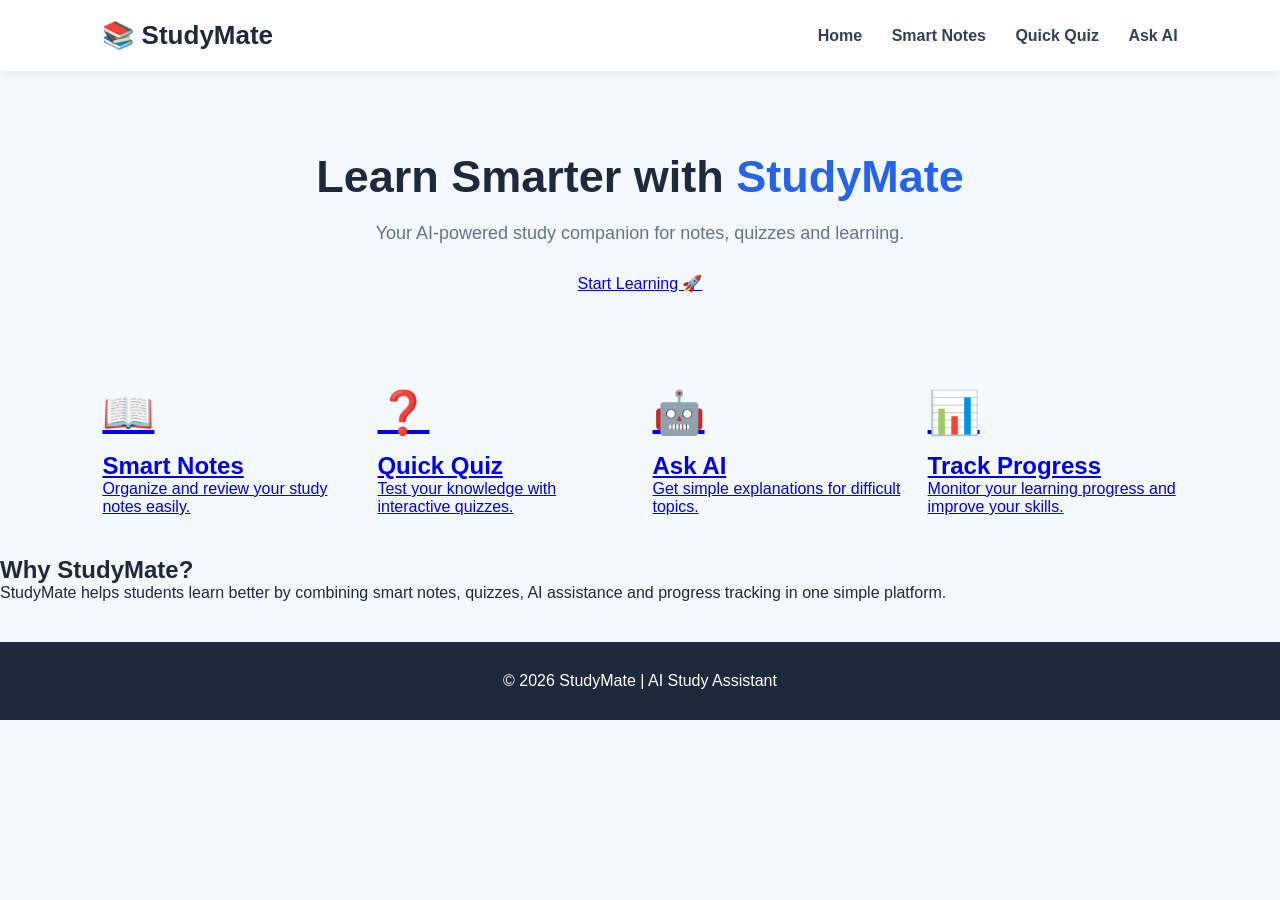
==== index.html @ 83529fbb "Add files via upload" ====
<!DOCTYPE html>
<html lang="en">
<head>
    <meta charset="UTF-8">
    <meta name="viewport" content="width=device-width, initial-scale=1.0">

    <title>StudyMate - AI Study Assistant</title>

    <link rel="stylesheet" href="style.css">
</head>

<body>

    <!-- HEADER -->
    <header>

        <div class="logo">
            📚 StudyMate
        </div>

        <nav>
            <a href="index.html">Home</a>
            <a href="notes.html">Smart Notes</a>
            <a href="quiz.html">Quick Quiz</a>
            <a href="ask-ai.html">Ask AI</a>
        </nav>

    </header>


    <!-- HERO SECTION -->
    <section class="hero">

        <h1>
            Learn Smarter with
            <span>StudyMate</span>
        </h1>

        <p>
            Your AI-powered study companion for notes,
            quizzes and learning.
        </p>

        <a href="quiz.html" class="start-btn">
            Start Learning 🚀
        </a>

    </section>


    <!-- FEATURES -->
    <section class="features">

        <!-- SMART NOTES -->
        <a href="notes.html" class="feature-card">

            <div class="icon">
                📖
            </div>

            <h2>
                Smart Notes
            </h2>

            <p>
                Organize and review your study
                notes easily.
            </p>

        </a>


        <!-- QUICK QUIZ -->
        <a href="quiz.html" class="feature-card">

            <div class="icon">
                ❓
            </div>

            <h2>
                Quick Quiz
            </h2>

            <p>
                Test your knowledge with
                interactive quizzes.
            </p>

        </a>


        <!-- ASK AI -->
        <a href="ask-ai.html" class="feature-card">

            <div class="icon">
                🤖
            </div>

            <h2>
                Ask AI
            </h2>

            <p>
                Get simple explanations
                for difficult topics.
            </p>

        </a>


        <!-- TRACK PROGRESS -->
<a href="progress.html" class="feature-card">

    <div class="icon">📊</div>

    <h2>Track Progress</h2>

    <p>
        Monitor your learning progress
        and improve your skills.
    </p>

</a>

    </section>


    <!-- ABOUT SECTION -->
    <section class="about">

        <h2>
            Why StudyMate?
        </h2>

        <p>
            StudyMate helps students learn better
            by combining smart notes, quizzes,
            AI assistance and progress tracking
            in one simple platform.
        </p>

    </section>


    <!-- FOOTER -->
    <footer>

        <p>
            © 2026 StudyMate | AI Study Assistant
        </p>

    </footer>


</body>
</html>
---- style.css ----
* {
    margin: 0;
    padding: 0;
    box-sizing: border-box;
}

body {
    font-family: Arial, sans-serif;
    background: #f4f8ff;
    color: #1e293b;
}

/* Header */

header {
    display: flex;
    justify-content: space-between;
    align-items: center;
    padding: 20px 8%;
    background: white;
    box-shadow: 0 2px 10px rgba(0,0,0,0.08);
}

.logo {
    font-size: 26px;
    font-weight: bold;
}

nav a {
    text-decoration: none;
    color: #334155;
    margin-left: 25px;
    font-weight: bold;
}

nav a:hover {
    color: #2563eb;
}

/* Hero */

.hero {
    text-align: center;
    padding: 80px 20px 55px;
}

.hero h1 {
    font-size: 45px;
    margin-bottom: 20px;
}

.hero h1 span {
    color: #2563eb;
}

.hero p {
    font-size: 18px;
    color: #64748b;
    margin-bottom: 30px;
}

.hero button {
    padding: 14px 28px;
    border: none;
    border-radius: 8px;
    background: #2563eb;
    color: white;
    font-size: 16px;
    cursor: pointer;
}

.hero button:hover {
    background: #1d4ed8;
}

/* Cards */

.features {
    display: grid;
    grid-template-columns: repeat(4, 1fr);
    gap: 25px;
    padding: 40px 8%;
}

.card {
    background: white;
    padding: 30px 20px;
    text-align: center;
    border-radius: 15px;
    box-shadow: 0 5px 20px rgba(0,0,0,0.08);
    text-decoration: none;
    color: #1e293b;
    cursor: pointer;
    transition: 0.3s;
}

.card:hover {
    transform: translateY(-8px);
    box-shadow: 0 10px 25px rgba(0,0,0,0.15);
}

.icon {
    font-size: 42px;
    margin-bottom: 15px;
}

.card h2 {
    margin-bottom: 10px;
}

.card p {
    color: #64748b;
    line-height: 1.5;
}

/* Footer */

footer {
    text-align: center;
    padding: 30px;
    margin-top: 40px;
    background: #1e293b;
    color: white;
}

/* Mobile */

@media (max-width: 900px) {

    .features {
        grid-template-columns: 1fr 1fr;
    }

}

@media (max-width: 600px) {

    header {
        flex-direction: column;
        gap: 15px;
    }

    nav a {
        margin: 8px;
    }

    .hero h1 {
        font-size: 32px;
    }

    .features {
        grid-template-columns: 1fr;
    }

}
.quiz-section {
    text-align: center;
    padding: 60px 20px;
}

.quiz-section h1 {
    font-size: 40px;
    margin-bottom: 10px;
}

.quiz-section > p {
    color: #64748b;
    margin-bottom: 30px;
}

.quiz-box {
    max-width: 650px;
    margin: auto;
    background: white;
    padding: 35px;
    border-radius: 15px;
    box-shadow: 0 5px 20px rgba(0,0,0,0.08);
}

#question {
    margin-bottom: 25px;
}

.option {
    display: block;
    width: 100%;
    margin: 12px 0;
    padding: 14px;
    border: 1px solid #dbeafe;
    border-radius: 8px;
    background: #f8fafc;
    cursor: pointer;
    font-size: 16px;
}

.option:hover {
    background: #dbeafe;
}

#nextBtn {
    margin-top: 20px;
    padding: 12px 25px;
    border: none;
    border-radius: 8px;
    background: #2563eb;
    color: white;
    cursor: pointer;
    font-size: 16px;
}

#score {
    margin-top: 25px;
    color: #2563eb;
}
.notes-hero {
    text-align: center;
    padding: 60px 20px 30px;
}

.notes-hero h1 {
    font-size: 42px;
    margin-bottom: 15px;
}

.notes-hero p {
    color: #64748b;
    font-size: 18px;
}

.notes-container {
    display: grid;
    grid-template-columns: repeat(4, 1fr);
    gap: 25px;
    padding: 30px 8%;
}

.note-card {
    background: white;
    padding: 30px 20px;
    text-align: center;
    border-radius: 15px;
    box-shadow: 0 5px 20px rgba(0,0,0,0.08);
}

.note-icon {
    font-size: 45px;
    margin-bottom: 15px;
}

.note-card h2 {
    margin-bottom: 12px;
}

.note-card p {
    color: #64748b;
    line-height: 1.5;
    margin-bottom: 20px;
}

.note-card button {
    padding: 11px 20px;
    border: none;
    border-radius: 8px;
    background: #2563eb;
    color: white;
    cursor: pointer;
}

.note-card button:hover {
    background: #1d4ed8;
}

.note-display {
    max-width: 850px;
    margin: 30px auto 60px;
    padding: 35px;
    background: white;
    border-radius: 15px;
    box-shadow: 0 5px 20px rgba(0,0,0,0.08);
    line-height: 1.8;
}

.note-display h2 {
    margin-bottom: 20px;
}

@media (max-width: 900px) {

    .notes-container {
        grid-template-columns: 1fr 1fr;
    }

}

@media (max-width: 600px) {

    .notes-container {
        grid-template-columns: 1fr;
    }

}
.ai-section {
    text-align: center;
    padding: 60px 20px;
}

.ai-section h1 {
    font-size: 42px;
    margin-bottom: 15px;
}

.ai-section > p {
    color: #64748b;
    font-size: 18px;
    margin-bottom: 30px;
}

.ai-box {
    max-width: 750px;
    margin: auto;
    background: white;
    padding: 35px;
    border-radius: 15px;
    box-shadow: 0 5px 20px rgba(0,0,0,0.08);
}

#questionInput {
    width: 100%;
    height: 120px;
    padding: 15px;
    border: 1px solid #cbd5e1;
    border-radius: 10px;
    resize: none;
    font-size: 16px;
    margin-bottom: 20px;
}

.ai-box button {
    padding: 13px 28px;
    border: none;
    border-radius: 8px;
    background: #2563eb;
    color: white;
    font-size: 16px;
    cursor: pointer;
}

.ai-box button:hover {
    background: #1d4ed8;
}

#aiAnswer {
    margin-top: 30px;
    padding: 25px;
    background: #f4f8ff;
    border-radius: 10px;
    text-align: left;
}

#aiAnswer h2 {
    margin-bottom: 12px;
}

#aiAnswer p {
    color: #475569;
    line-height: 1.7;
}
.progress-section {
    text-align: center;
    padding: 60px 20px;
}

.progress-section h1 {
    font-size: 42px;
    margin-bottom: 15px;
}

.progress-section > p {
    font-size: 18px;
    margin-bottom: 40px;
}

.progress-container {
    display: grid;
    grid-template-columns: repeat(3, 1fr);
    gap: 25px;
    max-width: 1000px;
    margin: auto;
}

.progress-card {
    background: white;
    padding: 30px;
    border-radius: 15px;
    box-shadow: 0 5px 20px rgba(0,0,0,0.08);
}

.progress-icon {
    font-size: 45px;
    margin-bottom: 15px;
}

.progress-card h3 {
    margin: 15px 0;
}

.progress-card p {
    color: #64748b;
}

.progress-bar {
    width: 100%;
    height: 12px;
    background: #e2e8f0;
    border-radius: 10px;
    overflow: hidden;
}

.progress-fill {
    height: 100%;
    border-radius: 10px;
    background: #2563eb;
}

.notes-progress {
    width: 80%;
}

.quiz-progress {
    width: 70%;
}

.ai-progress {
    width: 60%;
}

.motivation {
    max-width: 700px;
    margin: 45px auto;
    padding: 30px;
    background: white;
    border-radius: 15px;
    box-shadow: 0 5px 20px rgba(0,0,0,0.08);
}

.motivation p {
    color: #64748b;
}


@media (max-width: 800px) {

    .progress-container {
        grid-template-columns: 1fr;
    }

}
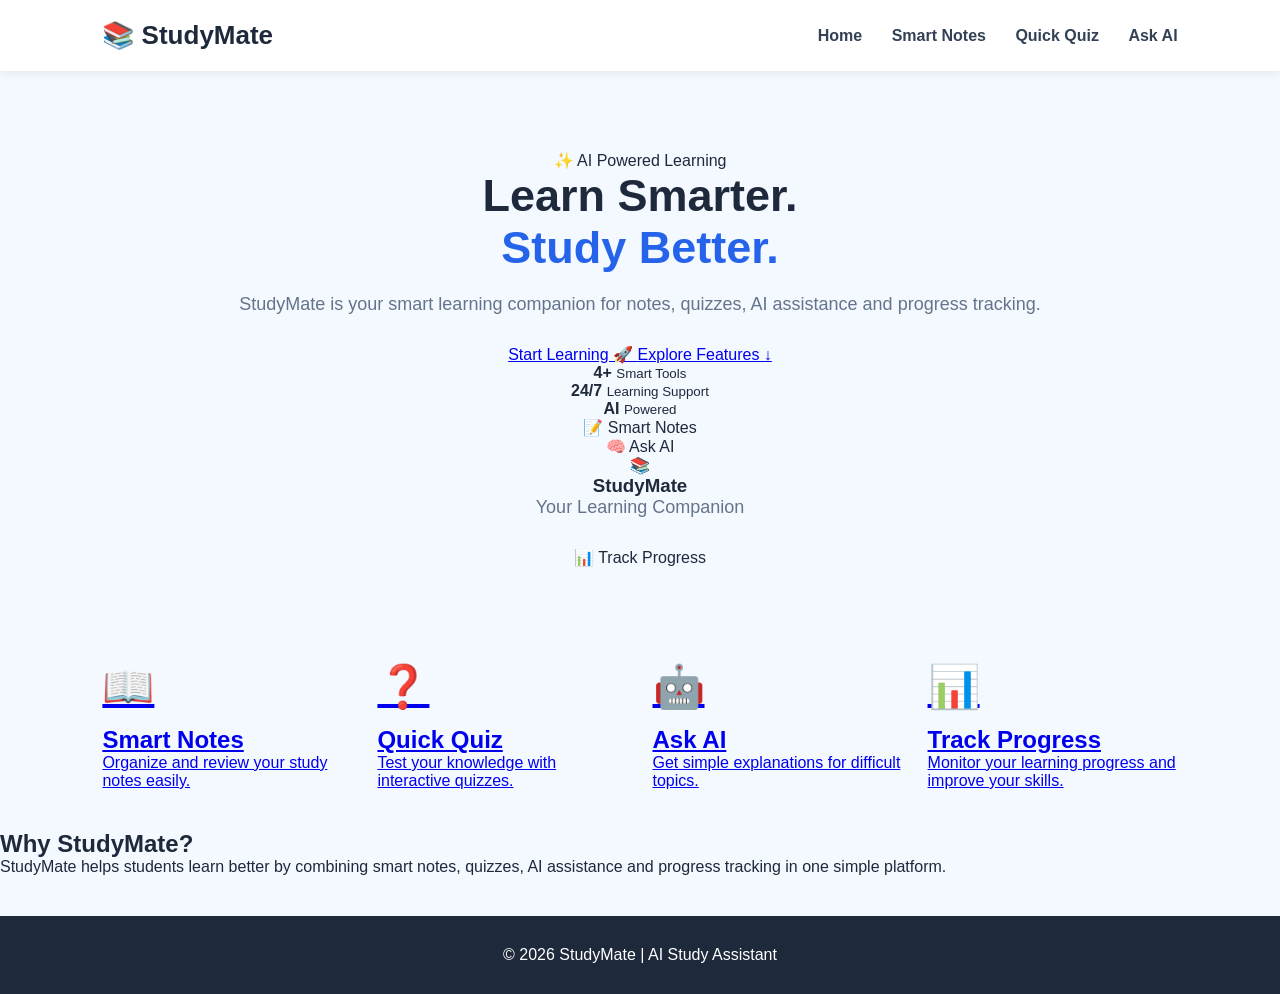
==== commit 78c81f27: "Update index.html" ====
--- a/index.html
+++ b/index.html
@@ -29,21 +29,80 @@
 
 
     <!-- HERO SECTION -->
-    <section class="hero">
+<section class="hero">
+
+    <div class="hero-content">
+
+        <div class="hero-badge">
+            ✨ AI Powered Learning
+        </div>
 
         <h1>
-            Learn Smarter with
-            <span>StudyMate</span>
+            Learn Smarter.<br>
+            <span>Study Better.</span>
         </h1>
 
-        <p>
-            Your AI-powered study companion for notes,
-            quizzes and learning.
+        <p class="hero-text">
+            StudyMate is your smart learning companion for
+            notes, quizzes, AI assistance and progress tracking.
         </p>
 
-        <a href="quiz.html" class="start-btn">
-            Start Learning 🚀
-        </a>
+        <div class="hero-buttons">
+            <a href="quiz.html" class="start-btn">
+                Start Learning 🚀
+            </a>
+
+            <a href="#features" class="explore-btn">
+                Explore Features ↓
+            </a>
+        </div>
+
+        <div class="hero-stats">
+            <div>
+                <strong>4+</strong>
+                <small>Smart Tools</small>
+            </div>
+
+            <div>
+                <strong>24/7</strong>
+                <small>Learning Support</small>
+            </div>
+
+            <div>
+                <strong>AI</strong>
+                <small>Powered</small>
+            </div>
+        </div>
+
+    </div>
+
+    <div class="hero-visual">
+
+        <div class="floating-card card-one">
+            📝
+            <span>Smart Notes</span>
+        </div>
+
+        <div class="floating-card card-two">
+            🧠
+            <span>Ask AI</span>
+        </div>
+
+        <div class="main-circle">
+            📚
+            <h3>StudyMate</h3>
+            <p>Your Learning Companion</p>
+        </div>
+
+        <div class="floating-card card-three">
+            📊
+            <span>Track Progress</span>
+        </div>
+
+    </div>
+
+</section>
+   
 
     </section>
 
@@ -153,4 +212,4 @@
 
 
 </body>
-</html>+</html>
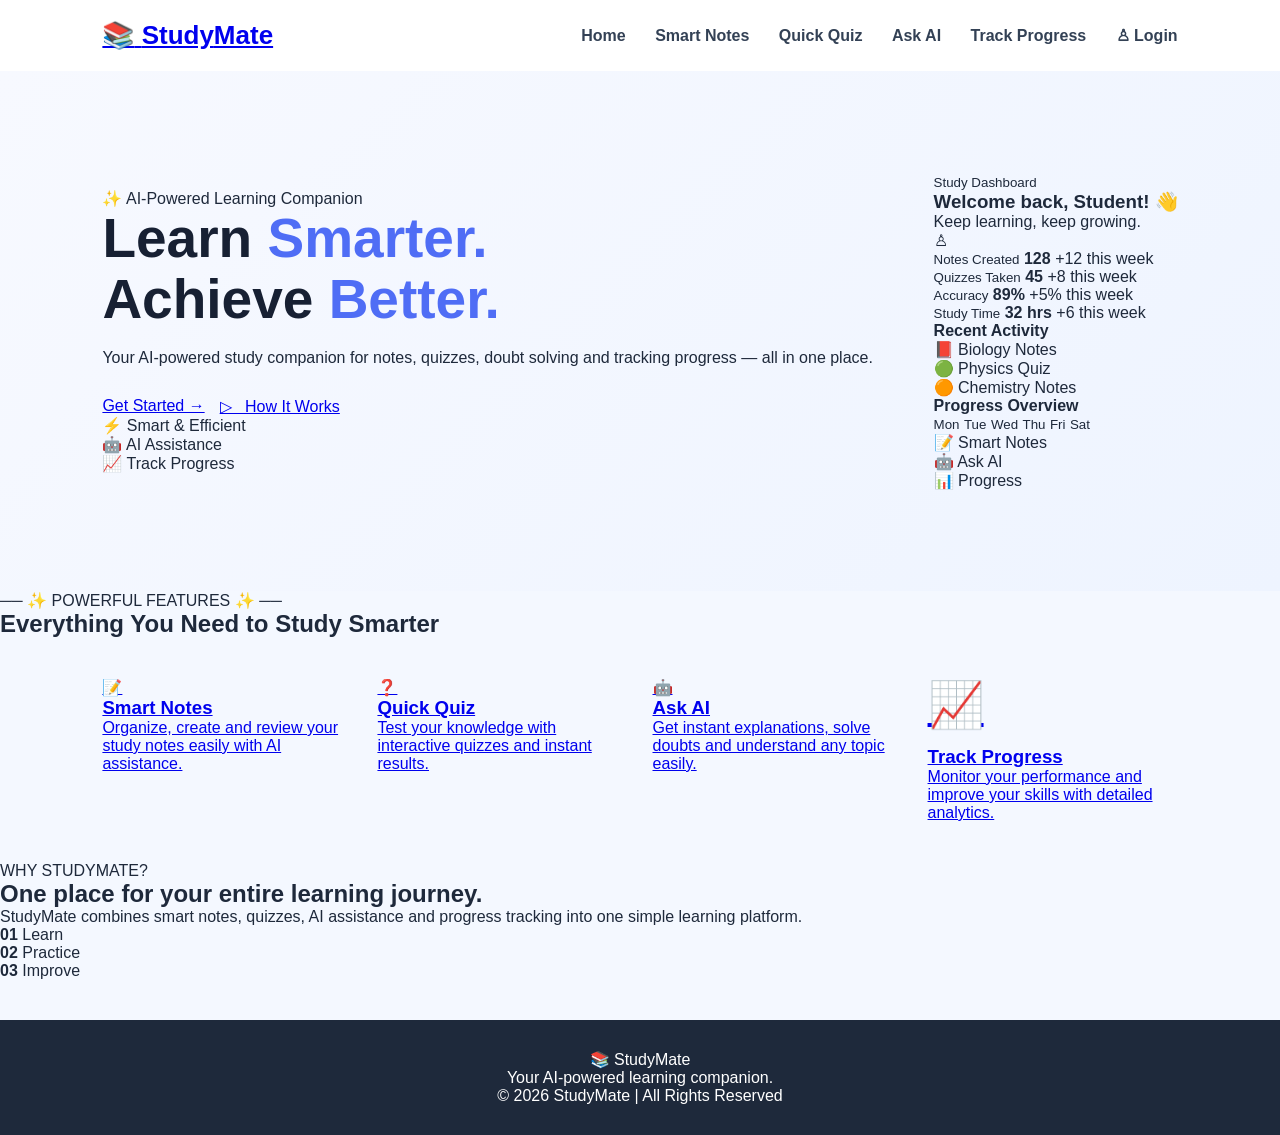
==== commit 391654ed: "Update index.html" ====
--- a/index.html
+++ b/index.html
@@ -1,202 +1,340 @@
 <!DOCTYPE html>
 <html lang="en">
+
 <head>
     <meta charset="UTF-8">
     <meta name="viewport" content="width=device-width, initial-scale=1.0">
 
-    <title>StudyMate - AI Study Assistant</title>
+    <title>StudyMate | AI Learning Companion</title>
 
     <link rel="stylesheet" href="style.css">
 </head>
 
 <body>
 
-    <!-- HEADER -->
-    <header>
-
-        <div class="logo">
-            📚 StudyMate
-        </div>
+    <!-- NAVBAR -->
+    <header class="navbar">
+
+        <a href="index.html" class="logo">
+            <span class="logo-icon">📚</span>
+            <span>Study<span>Mate</span></span>
+        </a>
 
         <nav>
-            <a href="index.html">Home</a>
+            <a href="index.html" class="active">Home</a>
             <a href="notes.html">Smart Notes</a>
             <a href="quiz.html">Quick Quiz</a>
             <a href="ask-ai.html">Ask AI</a>
+            <a href="track-progress.html">Track Progress</a>
+            <a href="#" class="login-btn">♙ Login</a>
         </nav>
 
     </header>
 
 
     <!-- HERO SECTION -->
-<section class="hero">
-
-    <div class="hero-content">
-
-        <div class="hero-badge">
-            ✨ AI Powered Learning
-        </div>
-
-        <h1>
-            Learn Smarter.<br>
-            <span>Study Better.</span>
-        </h1>
-
-        <p class="hero-text">
-            StudyMate is your smart learning companion for
-            notes, quizzes, AI assistance and progress tracking.
-        </p>
-
-        <div class="hero-buttons">
-            <a href="quiz.html" class="start-btn">
-                Start Learning 🚀
+    <section class="hero">
+
+        <div class="hero-left">
+
+            <div class="badge">
+                ✨ AI-Powered Learning Companion
+            </div>
+
+            <h1>
+                Learn <span>Smarter.</span><br>
+                Achieve <span>Better.</span>
+            </h1>
+
+            <p class="hero-description">
+                Your AI-powered study companion for notes, quizzes,
+                doubt solving and tracking progress — all in one place.
+            </p>
+
+            <div class="hero-buttons">
+
+                <a href="quiz.html" class="primary-btn">
+                    Get Started →
+                </a>
+
+                <a href="#features" class="secondary-btn">
+                    ▷ &nbsp; How It Works
+                </a>
+
+            </div>
+
+            <div class="hero-points">
+
+                <div>
+                    ⚡
+                    <span>Smart & Efficient</span>
+                </div>
+
+                <div>
+                    🤖
+                    <span>AI Assistance</span>
+                </div>
+
+                <div>
+                    📈
+                    <span>Track Progress</span>
+                </div>
+
+            </div>
+
+        </div>
+
+
+        <!-- DASHBOARD VISUAL -->
+        <div class="hero-right">
+
+            <div class="glow"></div>
+
+            <div class="dashboard">
+
+                <div class="dashboard-top">
+                    <div>
+                        <small>Study Dashboard</small>
+                        <h3>Welcome back, Student! 👋</h3>
+                        <p>Keep learning, keep growing.</p>
+                    </div>
+
+                    <div class="profile-circle">♙</div>
+                </div>
+
+
+                <div class="stats-row">
+
+                    <div class="stat">
+                        <small>Notes Created</small>
+                        <strong>128</strong>
+                        <span>+12 this week</span>
+                    </div>
+
+                    <div class="stat">
+                        <small>Quizzes Taken</small>
+                        <strong>45</strong>
+                        <span>+8 this week</span>
+                    </div>
+
+                    <div class="stat">
+                        <small>Accuracy</small>
+                        <strong>89%</strong>
+                        <span>+5% this week</span>
+                    </div>
+
+                    <div class="stat">
+                        <small>Study Time</small>
+                        <strong>32 hrs</strong>
+                        <span>+6 this week</span>
+                    </div>
+
+                </div>
+
+
+                <div class="dashboard-bottom">
+
+                    <div class="activity">
+
+                        <h4>Recent Activity</h4>
+
+                        <div class="activity-item">
+                            📕 <span>Biology Notes</span>
+                        </div>
+
+                        <div class="activity-item">
+                            🟢 <span>Physics Quiz</span>
+                        </div>
+
+                        <div class="activity-item">
+                            🟠 <span>Chemistry Notes</span>
+                        </div>
+
+                    </div>
+
+
+                    <div class="chart">
+
+                        <h4>Progress Overview</h4>
+
+                        <div class="chart-line">
+                            <span></span>
+                            <span></span>
+                            <span></span>
+                            <span></span>
+                            <span></span>
+                            <span></span>
+                        </div>
+
+                        <div class="days">
+                            <small>Mon</small>
+                            <small>Tue</small>
+                            <small>Wed</small>
+                            <small>Thu</small>
+                            <small>Fri</small>
+                            <small>Sat</small>
+                        </div>
+
+                    </div>
+
+                </div>
+
+            </div>
+
+
+            <!-- FLOATING CARDS -->
+
+            <div class="float-card notes-float">
+                📝
+                <span>Smart Notes</span>
+            </div>
+
+            <div class="float-card ai-float">
+                🤖
+                <span>Ask AI</span>
+            </div>
+
+            <div class="float-card progress-float">
+                📊
+                <span>Progress</span>
+            </div>
+
+        </div>
+
+    </section>
+
+
+    <!-- FEATURES -->
+    <section id="features" class="features-section">
+
+        <div class="section-title">
+
+            <div class="small-title">
+                ── ✨ POWERFUL FEATURES ✨ ──
+            </div>
+
+            <h2>
+                Everything You Need to
+                <span>Study Smarter</span>
+            </h2>
+
+        </div>
+
+
+        <div class="features">
+
+            <!-- SMART NOTES -->
+            <a href="notes.html" class="feature-card">
+
+                <div class="feature-icon notes-icon">
+                    📝
+                </div>
+
+                <h3>Smart Notes</h3>
+
+                <p>
+                    Organize, create and review your study notes
+                    easily with AI assistance.
+                </p>
+
             </a>
 
-            <a href="#features" class="explore-btn">
-                Explore Features ↓
+
+            <!-- QUIZ -->
+            <a href="quiz.html" class="feature-card">
+
+                <div class="feature-icon quiz-icon">
+                    ❓
+                </div>
+
+                <h3>Quick Quiz</h3>
+
+                <p>
+                    Test your knowledge with interactive quizzes
+                    and instant results.
+                </p>
+
             </a>
-        </div>
-
-        <div class="hero-stats">
+
+
+            <!-- ASK AI -->
+            <a href="ask-ai.html" class="feature-card">
+
+                <div class="feature-icon ai-icon">
+                    🤖
+                </div>
+
+                <h3>Ask AI</h3>
+
+                <p>
+                    Get instant explanations, solve doubts
+                    and understand any topic easily.
+                </p>
+
+            </a>
+
+
+            <!-- PROGRESS -->
+            <a href="track-progress.html" class="feature-card">
+
+                <div class="feature-icon progress-icon">
+                    📈
+                </div>
+
+                <h3>Track Progress</h3>
+
+                <p>
+                    Monitor your performance and improve your
+                    skills with detailed analytics.
+                </p>
+
+            </a>
+
+        </div>
+
+    </section>
+
+
+    <!-- WHY STUDYMATE -->
+    <section class="why-section">
+
+        <div class="why-content">
+
             <div>
-                <strong>4+</strong>
-                <small>Smart Tools</small>
-            </div>
-
-            <div>
-                <strong>24/7</strong>
-                <small>Learning Support</small>
-            </div>
-
-            <div>
-                <strong>AI</strong>
-                <small>Powered</small>
-            </div>
-        </div>
-
-    </div>
-
-    <div class="hero-visual">
-
-        <div class="floating-card card-one">
-            📝
-            <span>Smart Notes</span>
-        </div>
-
-        <div class="floating-card card-two">
-            🧠
-            <span>Ask AI</span>
-        </div>
-
-        <div class="main-circle">
-            📚
-            <h3>StudyMate</h3>
-            <p>Your Learning Companion</p>
-        </div>
-
-        <div class="floating-card card-three">
-            📊
-            <span>Track Progress</span>
-        </div>
-
-    </div>
-
-</section>
-   
-
-    </section>
-
-
-    <!-- FEATURES -->
-    <section class="features">
-
-        <!-- SMART NOTES -->
-        <a href="notes.html" class="feature-card">
-
-            <div class="icon">
-                📖
-            </div>
-
-            <h2>
-                Smart Notes
-            </h2>
-
-            <p>
-                Organize and review your study
-                notes easily.
-            </p>
-
-        </a>
-
-
-        <!-- QUICK QUIZ -->
-        <a href="quiz.html" class="feature-card">
-
-            <div class="icon">
-                ❓
-            </div>
-
-            <h2>
-                Quick Quiz
-            </h2>
-
-            <p>
-                Test your knowledge with
-                interactive quizzes.
-            </p>
-
-        </a>
-
-
-        <!-- ASK AI -->
-        <a href="ask-ai.html" class="feature-card">
-
-            <div class="icon">
-                🤖
-            </div>
-
-            <h2>
-                Ask AI
-            </h2>
-
-            <p>
-                Get simple explanations
-                for difficult topics.
-            </p>
-
-        </a>
-
-
-        <!-- TRACK PROGRESS -->
-<a href="progress.html" class="feature-card">
-
-    <div class="icon">📊</div>
-
-    <h2>Track Progress</h2>
-
-    <p>
-        Monitor your learning progress
-        and improve your skills.
-    </p>
-
-</a>
-
-    </section>
-
-
-    <!-- ABOUT SECTION -->
-    <section class="about">
-
-        <h2>
-            Why StudyMate?
-        </h2>
-
-        <p>
-            StudyMate helps students learn better
-            by combining smart notes, quizzes,
-            AI assistance and progress tracking
-            in one simple platform.
-        </p>
+                <span class="small-title">WHY STUDYMATE?</span>
+
+                <h2>
+                    One place for your
+                    <span>entire learning journey.</span>
+                </h2>
+
+                <p>
+                    StudyMate combines smart notes, quizzes,
+                    AI assistance and progress tracking into one
+                    simple learning platform.
+                </p>
+            </div>
+
+            <div class="why-box">
+
+                <div>
+                    <strong>01</strong>
+                    <span>Learn</span>
+                </div>
+
+                <div>
+                    <strong>02</strong>
+                    <span>Practice</span>
+                </div>
+
+                <div>
+                    <strong>03</strong>
+                    <span>Improve</span>
+                </div>
+
+            </div>
+
+        </div>
 
     </section>
 
@@ -204,12 +342,21 @@
     <!-- FOOTER -->
     <footer>
 
+        <div class="footer-logo">
+            📚 StudyMate
+        </div>
+
         <p>
-            © 2026 StudyMate | AI Study Assistant
+            Your AI-powered learning companion.
         </p>
 
+        <p class="copyright">
+            © 2026 StudyMate | All Rights Reserved
+        </p>
+
     </footer>
 
-
 </body>
+
 </html>
+</html>
--- a/style.css
+++ b/style.css
@@ -37,40 +37,198 @@
     color: #2563eb;
 }
 
-/* Hero */
+/* ===== UNIQUE HERO SECTION ===== */
 
 .hero {
-    text-align: center;
-    padding: 80px 20px 55px;
+    min-height: 520px;
+    display: flex;
+    align-items: center;
+    justify-content: space-between;
+    gap: 50px;
+    padding: 70px 8%;
+    background: linear-gradient(135deg, #f7f9ff, #eef4ff);
+    overflow: hidden;
+}
+
+.hero-content {
+    max-width: 600px;
+}
+
+.hero-badge {
+    display: inline-block;
+    padding: 9px 18px;
+    border-radius: 25px;
+    background: #ffffff;
+    color: #4f6df5;
+    font-size: 14px;
+    font-weight: 600;
+    box-shadow: 0 5px 20px rgba(0,0,0,0.08);
+    margin-bottom: 20px;
 }
 
 .hero h1 {
-    font-size: 45px;
-    margin-bottom: 20px;
+    font-size: 55px;
+    line-height: 1.1;
+    margin: 0 0 20px;
+    color: #172033;
 }
 
 .hero h1 span {
-    color: #2563eb;
-}
-
-.hero p {
+    color: #4f6df5;
+}
+
+.hero-text {
     font-size: 18px;
-    color: #64748b;
-    margin-bottom: 30px;
-}
-
-.hero button {
-    padding: 14px 28px;
-    border: none;
-    border-radius: 8px;
-    background: #2563eb;
+    line-height: 1.7;
+    color: #667085;
+    max-width: 520px;
+}
+
+.hero-buttons {
+    display: flex;
+    gap: 15px;
+    margin-top: 30px;
+}
+
+.start-btn,
+.explore-btn {
+    padding: 13px 22px;
+    border-radius: 10px;
+    text-decoration: none;
+    font-weight: 600;
+}
+
+.start-btn {
+    background: #4f6df5;
     color: white;
-    font-size: 16px;
-    cursor: pointer;
-}
-
-.hero button:hover {
-    background: #1d4ed8;
+}
+
+.explore-btn {
+    background: white;
+    color: #4f6df5;
+    border: 1px solid #dbe2ff;
+}
+
+.hero-stats {
+    display: flex;
+    gap: 40px;
+    margin-top: 45px;
+}
+
+.hero-stats div {
+    display: flex;
+    flex-direction: column;
+}
+
+.hero-stats strong {
+    font-size: 23px;
+    color: #172033;
+}
+
+.hero-stats small {
+    color: #7a8499;
+    margin-top: 4px;
+}
+
+/* ===== HERO VISUAL ===== */
+
+.hero-visual {
+    width: 390px;
+    height: 390px;
+    position: relative;
+    display: flex;
+    align-items: center;
+    justify-content: center;
+}
+
+.main-circle {
+    width: 230px;
+    height: 230px;
+    border-radius: 50%;
+    background: white;
+    display: flex;
+    flex-direction: column;
+    align-items: center;
+    justify-content: center;
+    box-shadow: 0 20px 60px rgba(79,109,245,0.18);
+    text-align: center;
+}
+
+.main-circle {
+    font-size: 55px;
+}
+
+.main-circle h3 {
+    font-size: 23px;
+    color: #172033;
+    margin: 8px 0 3px;
+}
+
+.main-circle p {
+    font-size: 13px;
+    color: #7a8499;
+}
+
+.floating-card {
+    position: absolute;
+    background: white;
+    padding: 14px 18px;
+    border-radius: 14px;
+    box-shadow: 0 10px 30px rgba(0,0,0,0.10);
+    display: flex;
+    align-items: center;
+    gap: 9px;
+    font-weight: 600;
+    color: #344054;
+}
+
+.card-one {
+    top: 30px;
+    left: 0;
+}
+
+.card-two {
+    top: 120px;
+    right: -10px;
+}
+
+.card-three {
+    bottom: 35px;
+    right: 20px;
+}
+
+/* ===== MOBILE ===== */
+
+@media (max-width: 800px) {
+
+    .hero {
+        flex-direction: column;
+        text-align: center;
+        padding: 50px 6%;
+    }
+
+    .hero h1 {
+        font-size: 42px;
+    }
+
+    .hero-text {
+        margin: auto;
+    }
+
+    .hero-buttons {
+        justify-content: center;
+        flex-wrap: wrap;
+    }
+
+    .hero-stats {
+        justify-content: center;
+        gap: 25px;
+    }
+
+    .hero-visual {
+        transform: scale(0.85);
+        margin-top: -20px;
+    }
 }
 
 /* Cards */
@@ -454,4 +612,4 @@
         grid-template-columns: 1fr;
     }
 
-}+}
